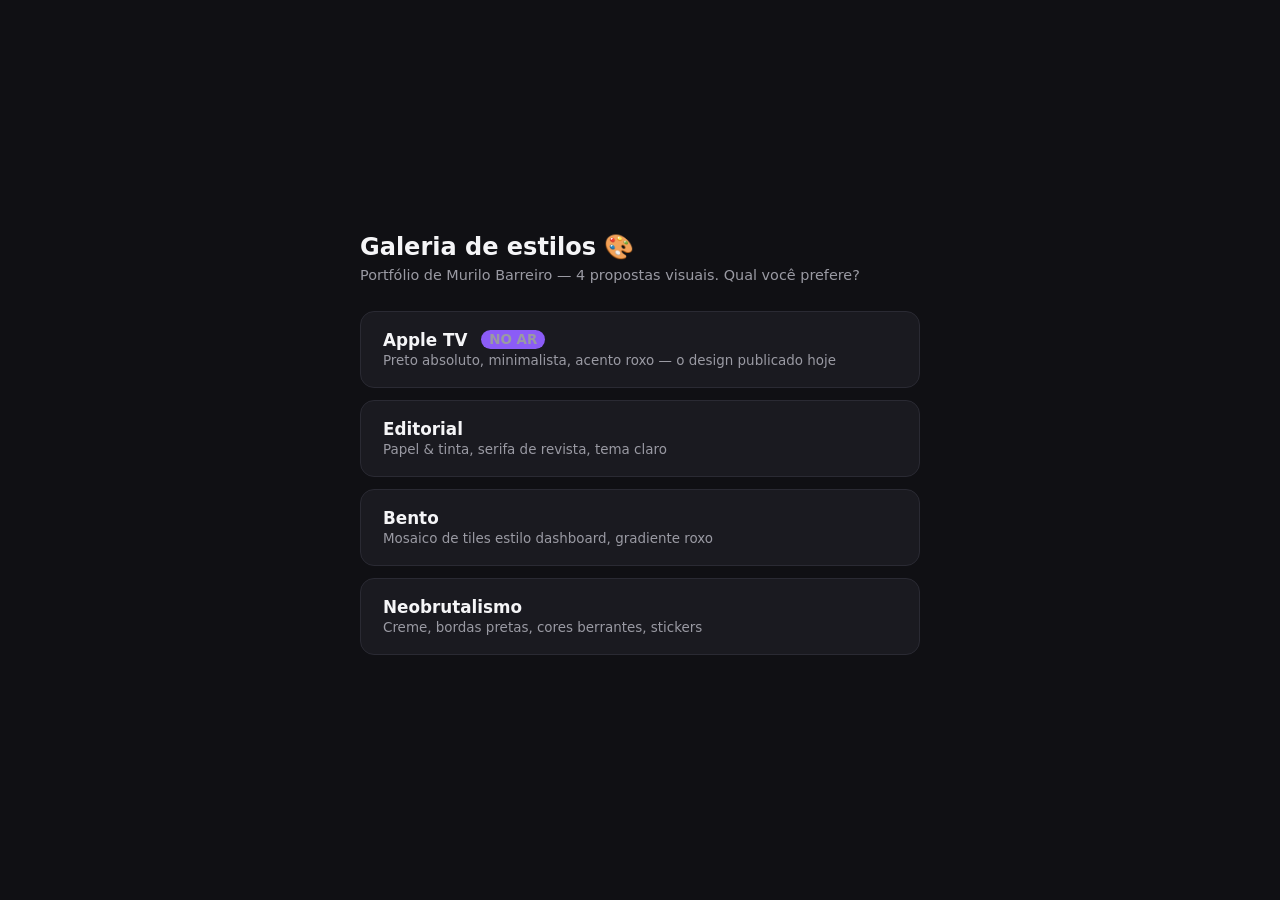
==== galeria/index.html @ c40fee1c "Galeria de estilos em /galeria para coleta de feedback Cópias estáticas dos layouts editorial, bento" ====
<!DOCTYPE html>
<html lang="pt-BR">
<head>
  <meta charset="UTF-8" />
  <meta name="viewport" content="width=device-width, initial-scale=1.0" />
  <title>Galeria de estilos — Portfólio Murilo Barreiro</title>
  <meta name="robots" content="noindex" />
  <style>
    * { margin: 0; padding: 0; box-sizing: border-box; }
    body {
      font-family: system-ui, sans-serif;
      background: #101014;
      color: #f5f5f7;
      min-height: 100svh;
      display: flex;
      align-items: center;
      justify-content: center;
      padding: 24px;
    }
    .wrap { max-width: 560px; width: 100%; }
    h1 { font-size: 1.5rem; margin-bottom: 6px; }
    p.sub { color: #9a9aa3; font-size: 0.9rem; margin-bottom: 28px; }
    a.item {
      display: block;
      background: #1a1a20;
      border: 1px solid #2a2a33;
      border-radius: 14px;
      padding: 18px 22px;
      margin-bottom: 12px;
      color: inherit;
      text-decoration: none;
      transition: transform 0.15s, border-color 0.15s;
    }
    a.item:hover { transform: translateY(-2px); border-color: #8b5cf6; }
    a.item strong { display: block; font-size: 1.05rem; }
    a.item span { color: #9a9aa3; font-size: 0.84rem; }
    .badge { display: inline-block; background: #8b5cf6; color: #fff; font-size: 0.66rem; font-weight: 700; padding: 2px 8px; border-radius: 99px; margin-left: 8px; vertical-align: 2px; }
  </style>
</head>
<body>
  <div class="wrap">
    <h1>Galeria de estilos 🎨</h1>
    <p class="sub">Portfólio de Murilo Barreiro — 4 propostas visuais. Qual você prefere?</p>
    <a class="item" href="../"><strong>Apple TV <span class="badge">NO AR</span></strong><span>Preto absoluto, minimalista, acento roxo — o design publicado hoje</span></a>
    <a class="item" href="editorial/"><strong>Editorial</strong><span>Papel & tinta, serifa de revista, tema claro</span></a>
    <a class="item" href="bento/"><strong>Bento</strong><span>Mosaico de tiles estilo dashboard, gradiente roxo</span></a>
    <a class="item" href="neobrutalismo/"><strong>Neobrutalismo</strong><span>Creme, bordas pretas, cores berrantes, stickers</span></a>
  </div>
</body>
</html>
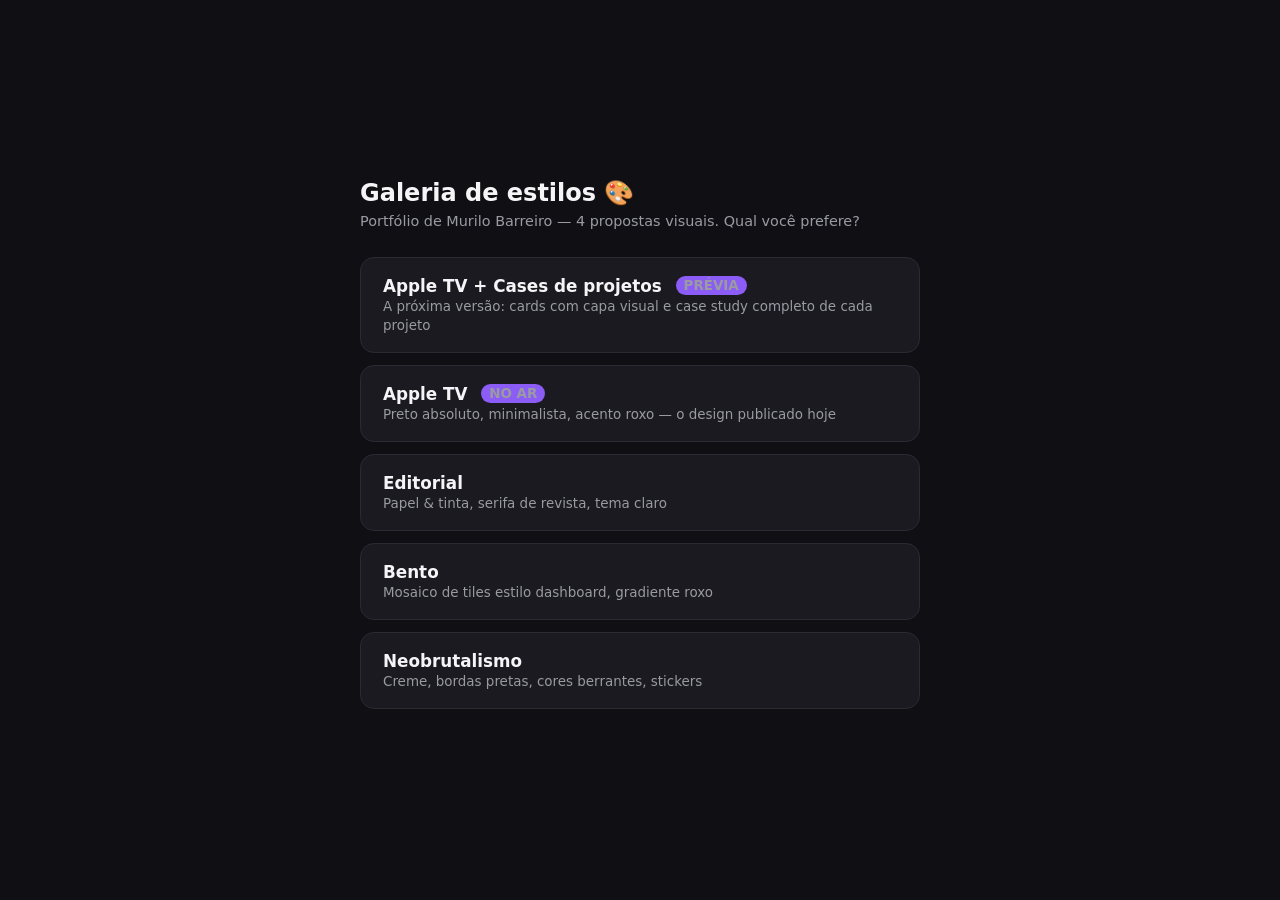
==== commit 7d175525: "Prévia dos case studies em /galeria/novo-conteudo Snapshot da branch conteudo/projetos para revisão " ====
--- a/galeria/index.html
+++ b/galeria/index.html
@@ -41,6 +41,7 @@
   <div class="wrap">
     <h1>Galeria de estilos 🎨</h1>
     <p class="sub">Portfólio de Murilo Barreiro — 4 propostas visuais. Qual você prefere?</p>
+    <a class="item" href="novo-conteudo/"><strong>Apple TV + Cases de projetos <span class="badge">PRÉVIA</span></strong><span>A próxima versão: cards com capa visual e case study completo de cada projeto</span></a>
     <a class="item" href="../"><strong>Apple TV <span class="badge">NO AR</span></strong><span>Preto absoluto, minimalista, acento roxo — o design publicado hoje</span></a>
     <a class="item" href="editorial/"><strong>Editorial</strong><span>Papel & tinta, serifa de revista, tema claro</span></a>
     <a class="item" href="bento/"><strong>Bento</strong><span>Mosaico de tiles estilo dashboard, gradiente roxo</span></a>
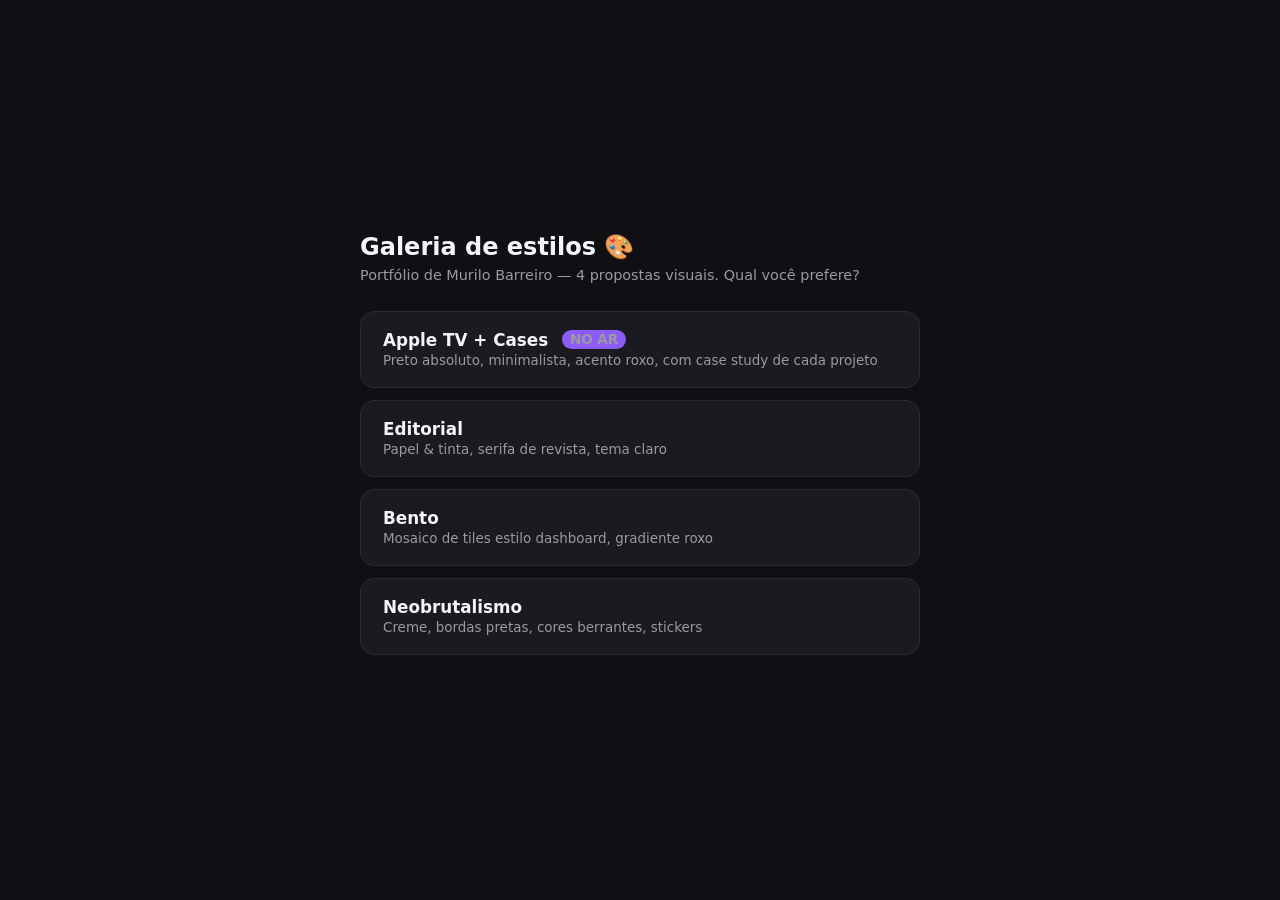
==== commit 45569e4b: "Remove prévia da galeria após publicação dos cases na raiz Co-Authored-By: Claude Fable 5 <noreply@a" ====
--- a/galeria/index.html
+++ b/galeria/index.html
@@ -41,8 +41,7 @@
   <div class="wrap">
     <h1>Galeria de estilos 🎨</h1>
     <p class="sub">Portfólio de Murilo Barreiro — 4 propostas visuais. Qual você prefere?</p>
-    <a class="item" href="novo-conteudo/"><strong>Apple TV + Cases de projetos <span class="badge">PRÉVIA</span></strong><span>A próxima versão: cards com capa visual e case study completo de cada projeto</span></a>
-    <a class="item" href="../"><strong>Apple TV <span class="badge">NO AR</span></strong><span>Preto absoluto, minimalista, acento roxo — o design publicado hoje</span></a>
+    <a class="item" href="../"><strong>Apple TV + Cases <span class="badge">NO AR</span></strong><span>Preto absoluto, minimalista, acento roxo, com case study de cada projeto</span></a>
     <a class="item" href="editorial/"><strong>Editorial</strong><span>Papel & tinta, serifa de revista, tema claro</span></a>
     <a class="item" href="bento/"><strong>Bento</strong><span>Mosaico de tiles estilo dashboard, gradiente roxo</span></a>
     <a class="item" href="neobrutalismo/"><strong>Neobrutalismo</strong><span>Creme, bordas pretas, cores berrantes, stickers</span></a>
